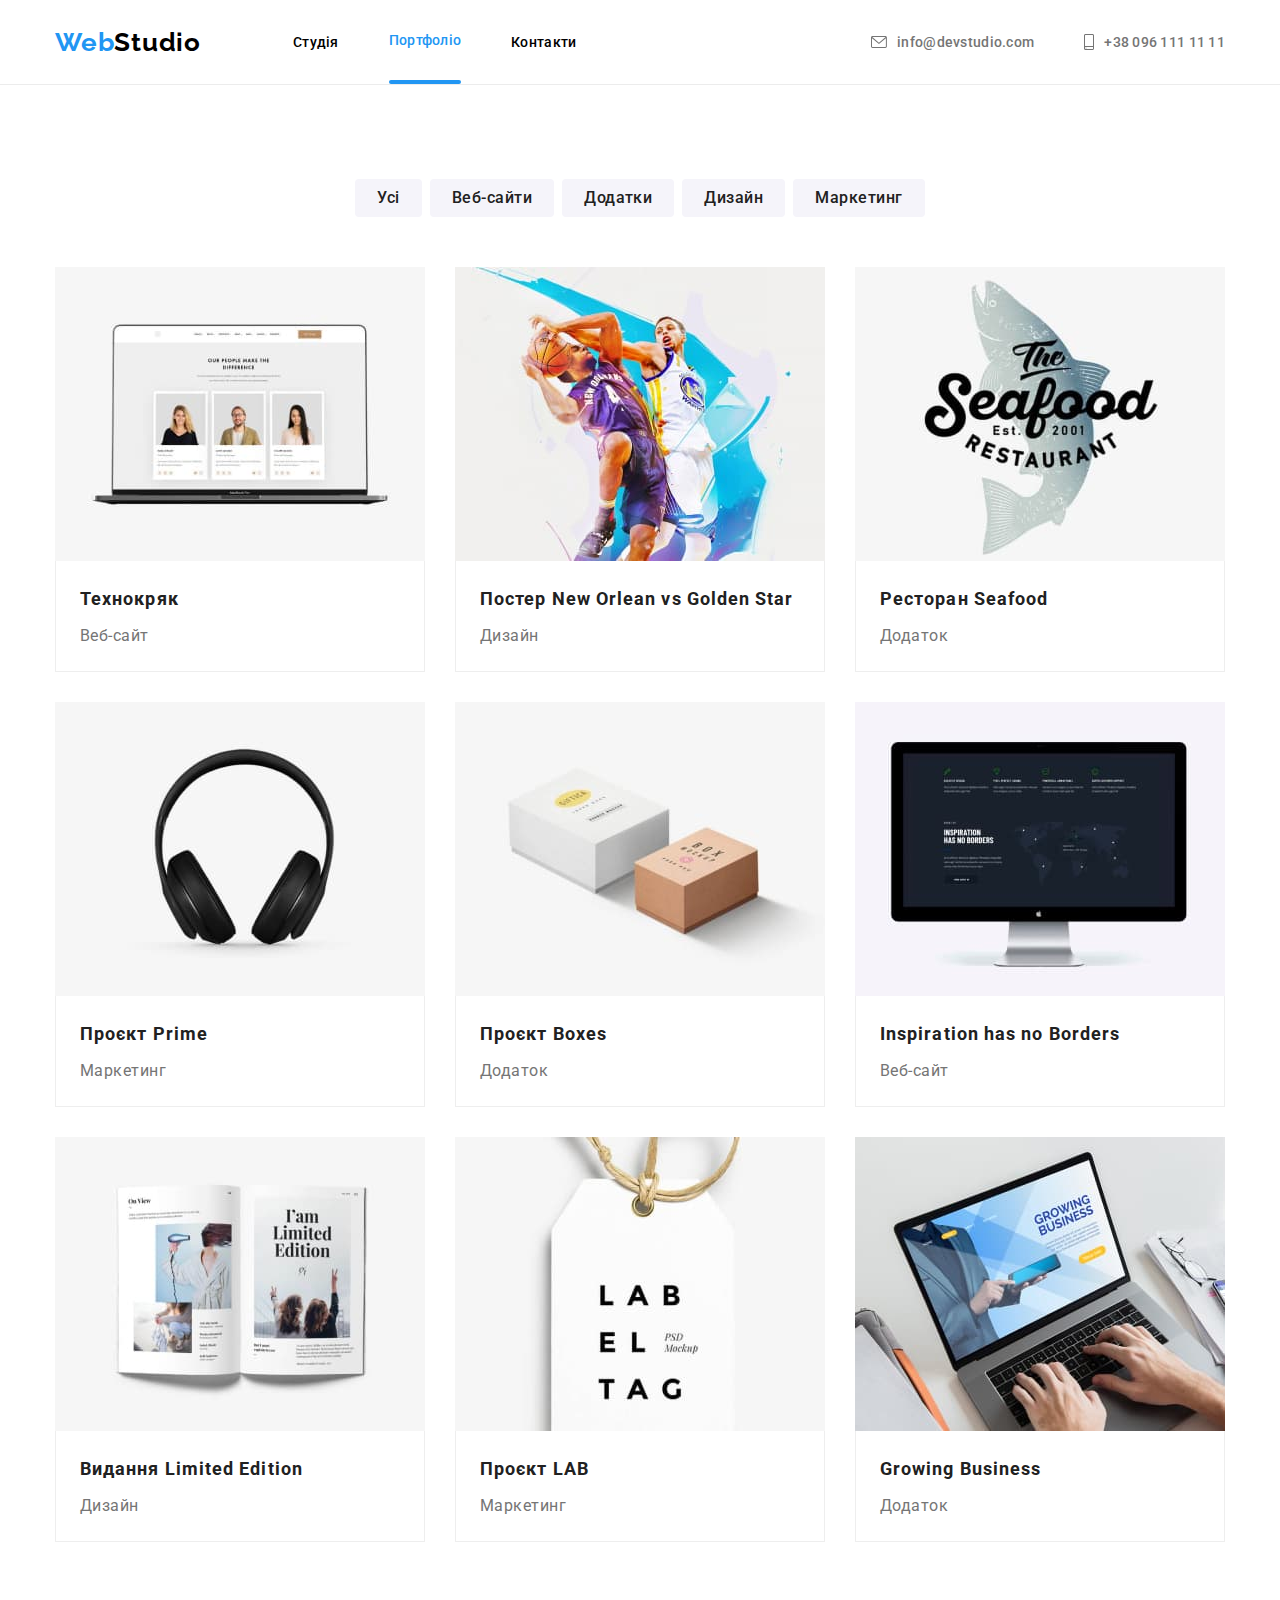
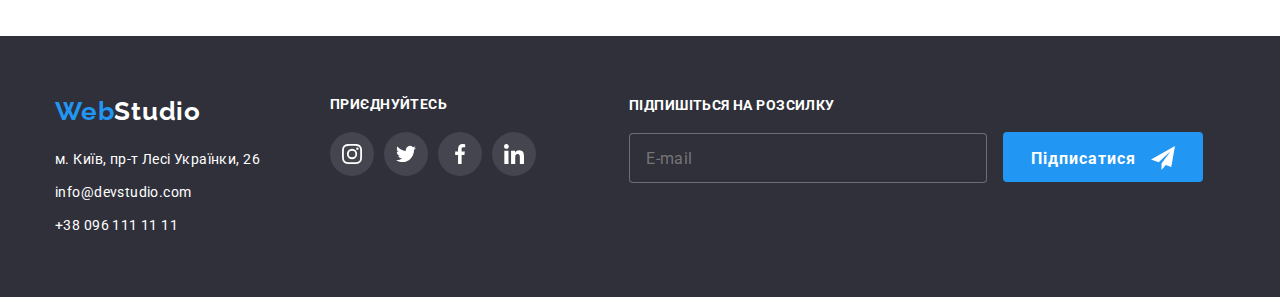
==== portfolio.html @ 972942d2 "Створення репозиторія" ====
<!DOCTYPE html>
<html lang="uk">
  <head>
    <meta charset="UTF-8" />
    <meta http-equiv="X-UA-Compatible" content="IE=edge" />
    <meta name="viewport" content="width=device-width, initial-scale=1.0" />
    <title>Портфоліо</title>
    <link rel="preconnect" href="https://fonts.googleapis.com" />
    <link rel="preconnect" href="https://fonts.gstatic.com" crossorigin />
    <link
      rel="stylesheet"
      href="https://cdnjs.cloudflare.com/ajax/libs/modern-normalize/1.1.0/modern-normalize.min.css"
    />
    <link
      href="https://fonts.googleapis.com/css2?family=Montserrat&family=Raleway:wght@700&family=Roboto:wght@400;500;700;900&display=swap"
      rel="stylesheet"
    />
    <link rel="stylesheet" href="./css/styles.css" />
  </head>
  <body>
    <header>
      <div class="header container">
        <nav class="nav-box">
          <a
            class="logo"
            href=" https://hannayeromina.github.io/goit-markup-hw-03/"
            lang="en"
            ><span class="logo-bly">Web</span>Studio</a
          >
          <ul class="header-nav">
            <li class="list-nav">
              <a class="nav" href="./index.html">Студія</a>
            </li>
            <li class="list-nav list-nav-this">
              <a class="nav nav-this" href="./portfolio.html">Портфоліо</a>
            </li>
            <li class="list-nav"><a class="nav" href="/">Контакти</a></li>
          </ul>
        </nav>
        <ul class="contact list">
          <li class="list-contact-header">
            <a class="contact-header" href="mailto:info@devstudio.com"
              ><svg width="16" height="12" class="icon-contact">
                <use href="./images/icons.svg#icon-envelope"></use>
              </svg>
              info@devstudio.com</a
            >
          </li>
          <li class="list-contact-header">
            <a class="contact-header" href="tel:+380961111111"
              ><svg width="10" height="16" class="icon-contact">
                <use href="./images/icons.svg#icon-smartphone"></use>
              </svg>
              +38 096 111 11 11</a
            >
          </li>
        </ul>
      </div>
    </header>
    <main>
      <section class="nav-portfolio-section">
        <div class="container">
          <ul class="list button-box">
            <li class="button-list">
              <button class="nav-portfolio" type="button">Усі</button>
            </li>
            <li class="button-list">
              <button class="nav-portfolio" type="button">Веб-сайти</button>
            </li>
            <li class="button-list">
              <button class="nav-portfolio" type="button">Додатки</button>
            </li>
            <li class="button-list">
              <button class="nav-portfolio" type="button">Дизайн</button>
            </li>
            <li class="button-list">
              <button class="nav-portfolio" type="button">Маркетинг</button>
            </li>
          </ul>
          <ul class="list portfolio-box">
            <li class="portfolio-list">
              <a class="portfolio-list-a" href="/">
                <div class="portfolio-overlay">
                  <img
                    class="portfolio"
                    src="./images/img1.jpg"
                    alt="Ноутбук"
                    width="370"
                    height="294"
                  />
                  <div class="overlay">
                    <p>
                      Ресурс пропонує комплексні пропозиції з різним рівнем
                      функціоналу та сервісів. Все це дозволить відвідувачу
                      отримати вичерпні відомості про компанію чи приватну
                      особу.
                    </p>
                  </div>
                </div>
                <div class="border">
                  <h3 class="title-portfolio">Технокряк</h3>
                  <p class="paragraph-portfolio">Веб-сайт</p>
                </div>
              </a>
            </li>
            <li class="portfolio-list">
              <a class="portfolio-list-a" href="/">
                <div class="portfolio-overlay">
                  <img
                    class="portfolio"
                    src="./images/img2.jpg"
                    alt="Баскетболісти"
                    width="370"
                    height="294"
                  />
                  <div class="overlay">
                    <p>
                      Ресурс пропонує комплексні пропозиції з різним рівнем
                      функціоналу та сервісів. Все це дозволить відвідувачу
                      отримати вичерпні відомості про компанію чи приватну
                      особу.
                    </p>
                  </div>
                </div>
                <div class="border">
                  <h3 class="title-portfolio">
                    Постер New Orlean vs Golden Star
                  </h3>
                  <p class="paragraph-portfolio">Дизайн</p>
                </div>
              </a>
            </li>
            <li class="portfolio-list">
              <a class="portfolio-list-a" href="/">
                <div class="portfolio-overlay">
                  <img
                    class="portfolio"
                    src="./images/img3.jpg"
                    alt="Логотип ресторана"
                    width="370"
                    height="294"
                  />
                  <div class="overlay">
                    <p>
                      Ресурс пропонує комплексні пропозиції з різним рівнем
                      функціоналу та сервісів. Все це дозволить відвідувачу
                      отримати вичерпні відомості про компанію чи приватну
                      особу.
                    </p>
                  </div>
                </div>
                <div class="border">
                  <h3 class="title-portfolio">Ресторан Seafood</h3>
                  <p class="paragraph-portfolio">Додаток</p>
                </div>
              </a>
            </li>
            <li class="portfolio-list">
              <a class="portfolio-list-a" href="/">
                <div class="portfolio-overlay">
                  <img
                    class="portfolio"
                    src="./images/img4.jpg"
                    alt="Навушники"
                    width="370"
                    height="294"
                  />
                  <div class="overlay">
                    <p>
                      Ресурс пропонує комплексні пропозиції з різним рівнем
                      функціоналу та сервісів. Все це дозволить відвідувачу
                      отримати вичерпні відомості про компанію чи приватну
                      особу.
                    </p>
                  </div>
                </div>
                <div class="border">
                  <h3 class="title-portfolio">Проєкт Prime</h3>
                  <p class="paragraph-portfolio">Маркетинг</p>
                </div>
              </a>
            </li>
            <li class="portfolio-list">
              <a class="portfolio-list-a" href="/">
                <div class="portfolio-overlay">
                  <img
                    class="portfolio"
                    src="./images/img5.jpg"
                    alt="Дві коробки"
                    width="370"
                    height="294"
                  />
                  <div class="overlay">
                    <p>
                      Ресурс пропонує комплексні пропозиції з різним рівнем
                      функціоналу та сервісів. Все це дозволить відвідувачу
                      отримати вичерпні відомості про компанію чи приватну
                      особу.
                    </p>
                  </div>
                </div>
                <div class="border">
                  <h3 class="title-portfolio">Проєкт Boxes</h3>
                  <p class="paragraph-portfolio">Додаток</p>
                </div>
              </a>
            </li>
            <li class="portfolio-list">
              <a class="portfolio-list-a" href="/">
                <div class="portfolio-overlay">
                  <img
                    class="portfolio"
                    src="./images/img6.jpg"
                    alt="Монітор компьютера"
                    width="370"
                    height="294"
                  />
                  <div class="overlay">
                    <p>
                      Ресурс пропонує комплексні пропозиції з різним рівнем
                      функціоналу та сервісів. Все це дозволить відвідувачу
                      отримати вичерпні відомості про компанію чи приватну
                      особу.
                    </p>
                  </div>
                </div>
                <div class="border">
                  <h3 class="title-portfolio">Inspiration has no Borders</h3>
                  <p class="paragraph-portfolio">Веб-сайт</p>
                </div>
              </a>
            </li>
            <li class="portfolio-list">
              <a class="portfolio-list-a" href="/">
                <div class="portfolio-overlay">
                  <img
                    class="portfolio"
                    src="./images/img7.jpg"
                    alt="Відкрита книга"
                    width="370"
                    height="294"
                  />
                  <div class="overlay">
                    <p>
                      Ресурс пропонує комплексні пропозиції з різним рівнем
                      функціоналу та сервісів. Все це дозволить відвідувачу
                      отримати вичерпні відомості про компанію чи приватну
                      особу.
                    </p>
                  </div>
                </div>
                <div class="border">
                  <h3 class="title-portfolio">Видання Limited Edition</h3>
                  <p class="paragraph-portfolio">Дизайн</p>
                </div>
              </a>
            </li>
            <li class="portfolio-list">
              <a class="portfolio-list-a" href="/">
                <div class="portfolio-overlay">
                  <img
                    class="portfolio"
                    src="./images/img8.jpg"
                    alt="Бірка"
                    width="370"
                    height="294"
                  />
                  <div class="overlay">
                    <p>
                      Ресурс пропонує комплексні пропозиції з різним рівнем
                      функціоналу та сервісів. Все це дозволить відвідувачу
                      отримати вичерпні відомості про компанію чи приватну
                      особу.
                    </p>
                  </div>
                </div>
                <div class="border">
                  <h3 class="title-portfolio">Проєкт LAB</h3>
                  <p class="paragraph-portfolio">Маркетинг</p>
                </div>
              </a>
            </li>
            <li class="portfolio-list">
              <a class="portfolio-list-a" href="/">
                <div class="portfolio-overlay">
                  <img
                    class="portfolio"
                    src="./images/img9.jpg"
                    alt="Користувач за ноутбуком"
                    width="370"
                    height="294"
                  />
                  <div class="overlay">
                    <p>
                      Ресурс пропонує комплексні пропозиції з різним рівнем
                      функціоналу та сервісів. Все це дозволить відвідувачу
                      отримати вичерпні відомості про компанію чи приватну
                      особу.
                    </p>
                  </div>
                </div>
                <div class="border">
                  <h3 class="title-portfolio">Growing Business</h3>
                  <p class="paragraph-portfolio">Додаток</p>
                </div>
              </a>
            </li>
          </ul>
        </div>
      </section>
    </main>
    <footer class="footer">
      <div class="container box-footer">
        <div class="box-footer-margin">
          <a
            class="logo-footer"
            href="https://hannayeromina.github.io/goit-markup-hw-01/"
            lang="en"
            ><span class="logo-bly">Web</span>Studio</a
          >
          <address>
            <ul class="list footer-address-contact">
              <li>
                <a
                  class="address-footer"
                  href="https://goo.gl/maps/ZajisYMfi6u8uZzd6"
                  >м. Київ, пр-т Лесі Українки, 26</a
                >
              </li>
              <li>
                <a class="contact-footer" href="mailto:info@devstudio.com"
                  >info@devstudio.com</a
                >
              </li>
              <li>
                <a class="contact-footer" href="tel:+380961111111"
                  >+38 096 111 11 11</a
                >
              </li>
            </ul>
          </address>
        </div>
        <div class="footer-network">
          <p class="p-footer">приєднуйтесь</p>
          <ul class="employees-networks-footer list">
            <li class="box-network-m">
              <a class="box-network-footer" href="/">
                <svg width="20" height="20">
                  <use href="./images/icons.svg#icon-instagram"></use>
                </svg>
              </a>
            </li>
            <li class="box-network-m">
              <a class="box-network-footer" href="/">
                <svg width="20" height="20">
                  <use href="./images/icons.svg#icon-twitter"></use>
                </svg>
              </a>
            </li>
            <li class="box-network-m">
              <a class="box-network-footer" href="/">
                <svg width="20" height="20">
                  <use href="./images/icons.svg#icon-facebook"></use>
                </svg>
              </a>
            </li>
            <li>
              <a class="box-network-footer" href="/">
                <svg width="20" height="20">
                  <use href="./images/icons.svg#icon-linkedin"></use>
                </svg>
              </a>
            </li>
          </ul>
        </div>
        <div class="form-footer">
          <form name="form-footer">
            <div class="label-input-footer">
              <label class="label-footer" for="email-footer"
                >Підпишіться на розсилку</label
              >
              <input
                class="input-footer"
                type="email"
                name="email-footer"
                id="email-footer"
                placeholder="E-mail"
              />
            </div>
            <button class="form-footer-button" type="submit">
              Підписатися
              <svg class="form-footer-button-icon" width="24" height="24">
                <use href="./images/icons.svg#icon-send"></use>
              </svg>
            </button>
          </form>
        </div>
      </div>
    </footer>
  </body>
</html>
---- css/styles.css ----
body {
    background-color: #ffffff;
    font-family: Roboto,sans-serif;
    color: #212121;
}
html {
    box-sizing: border-box;
}
h1,h2,h3,p,ul{
    margin: 0 0;
    padding: 0 0;
}

li {
    list-style-type: none;
}
header {
    border-bottom: 1px solid #ececec;
}
.container{
    width: 1200px;
    margin: 0 auto;
    padding: 0 15px;
}
.hidden {
    display: none;
}
.nav-box{
    display: flex;
    align-items: center;
}
.header {
    display: flex;
    align-items: center;
    justify-content: space-between;
}
.logo {
    margin: 0 0;
    font-family: Raleway;
    font-weight:700 ; 
    color: #000000; 
    text-decoration: none; 
    font-size: 26px;
    line-height: 30.52px;
    letter-spacing: 0.03em;
    width: 145px;
}
.logo-bly {
    color: #2196f3;
}
.header-nav {
    display: flex;
    align-items: center;
    margin: 0 0;
    margin-left: 93px;
}
.list {
    list-style: none;
    margin: 0;
    padding: 0;
}
.nav {
    position: relative;
    display: block;
    padding: 32px 0;
    font-weight: 500;
    font-size: 14px;
    line-height: 16px;
    letter-spacing: 0.02em;
    text-decoration: none;
    color: #000000;
    transition: color 250ms cubic-bezier(0.4, 0, 0.2, 1);
}
.nav:hover {
    color: #2196f3;
}
.list-nav {
    margin-right: 50px;
}
.list-nav:last-child{
    margin-right: 0;
}
.nav-this {
    color: #2196f3;
}
.list-nav-this::after {
    content: "";
    display: block;
    background-color: #2196f3;
    height: 4px;
    cursor: pointer;
    border-radius: 2px;
}
.contact {
    display: flex;
    justify-content: flex-end;
    margin-left: auto;
}
.contact-header {
    display: block;
    padding: 32px 0;
    font-weight: 500;
    font-size: 14px;
    line-height: 16.41px;
    letter-spacing: 0.02em;
    text-decoration: none;
    color: #757575;
    fill: #757575;
    display: flex;
    align-items: center;
    transition: color 250ms cubic-bezier(0.4, 0, 0.2, 1),
                fill 250ms cubic-bezier(0.4, 0, 0.2, 1);
}
.contact-header:hover {
    color: #2196f3;
    fill: #2196f3;
}
.icon-contact {
    margin-right: 10px;
}
.list-contact-header {
    margin-right: 50px;
}
.list-contact-header:last-child{
    margin-right: 0;
}
.hero {
    background-color:#2f303a ;
    background-image: linear-gradient(
        to right,
        rgba(47, 48, 58, 0.4),
        rgba(47, 48, 58, 0.4)), 
        url(../images/hero.jpg);
    max-width: 1600px;
    height: 600px;
    margin: 0px auto;
    padding: 200px 0;
    background-repeat: no-repeat;
    background-position: center;

}
.hero-h {
    font-weight: 900;
    font-size: 44px;
    line-height: 60px;
    letter-spacing: 0.06em;
    text-align: center;
    width: 696px;
    margin-left: auto;
    margin-right: auto;
    margin-bottom: 30px;
    color:#ffffff;
    text-transform: uppercase;
}
.hero-button {
    display: block;
    padding: 10px 32px;
    margin: 0 auto;
    font-weight:700;
    line-height: 30px;
    font-size: 16px;
    letter-spacing: 0.06em;
    color:#ffffff;
    background-color: #2196f3;
    cursor: pointer;
    border-radius: 4px;
}
.form-p {
    line-height: 1.15;
    font-weight: 700;
    font-size: 20px;
    letter-spacing: 0.03em;
    text-align: center;
    margin-bottom: 12px;
}
.form-label {
    display: block;
    margin-bottom: 4px;
    font-weight: 400;
    font-size: 12px;
    line-height: 14.06px;
    letter-spacing: 0.01em;
    color: #757575;
}
.form-input {
    width: 448px;
    height: 40px;
    padding-left: 42px;
    border: 1px solid rgba(33, 33, 33, 0.2);
    border-radius: 4px;
    transition: border-color 250ms cubic-bezier(0.4, 0, 0.2, 1);
    cursor: pointer;
}
.form-input:hover,
.form-input:focus,
.form-input:focus-visible {
    outline: none;
    border-color: #2196f3;
}
.form-input:hover ~ .form-icon,
.form-input:focus ~ .form-icon {
    fill: #2196f3; 
}
.form-box {
    position: relative;
    margin-bottom: 10px;
}
.form-icon {
    position: absolute;
    left: 12px;
    top: 11px;
    fill: #212121;
    pointer-events: none;
    transition: fill 250ms cubic-bezier(0.4, 0, 0.2, 1);
}
.form-comment {
    display: block;
    margin-bottom: 20px;
    padding: 12px 16px;
    width: 448px; 
    height: 120px;  
    resize: none;
    border: 1px solid rgba(33, 33, 33, 0.2);
    border-radius: 4px;
    cursor: pointer;
    transition: border-color 250ms cubic-bezier(0.4, 0, 0.2, 1);
}
.form-comment:focus,
.form-comment:focus-visible {
    outline: none;
    border-color:  #2196f3;
}
.form-checkbox {
    appearance: none;
    display: block;
    margin-right: 8.38px;
}
.span-checkbox {
    display: inline-block;
    width: 16px;
    height: 15px;
    margin-right: 7px;
    border-radius: 1px;
    background-repeat: no-repeat;
    background-position: 50% 50%;
    border: 1px solid #212121;
}
.form-checkbox:checked + .span-checkbox {
    border: none;
    background-color: #2196f3;
    background-image: url("../images/check.svg");
}
.agreement {
    display: flex;
    align-items: center;
    justify-content: center;
    font-weight: 400;
    font-size: 14px;
    line-height: 24px;
    letter-spacing: 0.03em;
    color: #757575;
    margin-bottom: 30px;
}
.form-a {
    font-weight: 400;
    font-size: 14px;
    line-height: 24px;
    letter-spacing: 0.03em;
    color: #2196F3;
}
.form-button {
    display: block;
    margin: 0 auto;
    width: 200px;
    height: 50px;
    border: none;
    border-radius: 4px;
    background-color: #2196f3;
    font-weight: 700;
    font-size: 16px;
    line-height: 30px;
    letter-spacing: 0.06em;
    color: #ffffff;
    cursor: pointer;
}
.work-section {
    padding-top: 94px;
}
.work{
    display: flex;
}
.work .work-list:not(:last-child) {
    margin-right: 30px;
}
.box-icon-work {
    display: flex;
    justify-content: center;
    align-items: center;
    width: 270px;
    height: 120px;
    background-color: #f5f4fa;
    margin-bottom: 30px;
}
.icon-work {
    width: 70px;
    height: 70px;
}
.work-h {
    font-weight: 700;
    font-size: 14px;
    line-height: 16.41px;
    letter-spacing: 0.03em;
    margin-bottom: 10px;
}
.work-p {
    font-size: 14px ;
    line-height: 24px;
    letter-spacing: 0.03em;
    color: #757575
}
.images-section{
    padding: 94px 0;
}
.second-title-work {
    margin-bottom:  50px;
}
.second-title {
    text-align: center;
    font-weight: 700;
    font-size: 36px;
    line-height: 42.19px;
    letter-spacing: 0.03em;
    margin-bottom: 50px;
}
.second-list {
    display: flex;
    position: relative;
}
.images {
    width: 370px;
    margin-right: 30px;
}
.images:last-child{
    margin-right: 0;
}
.image {
    display: block;
    max-width: 100%;
    height: auto;
}
.second-p {
    position: absolute;
    display: flex;
    bottom: 0;
    font-weight: 700;
    font-size: 14px;
    line-height: 16.41px;
    letter-spacing: 0.03em;
    text-transform: uppercase;
    width: 370px;
    height: 70px;
    background-color: #2f303a;
    color: #ffffff;
    align-items: center;
    justify-content: center;
    opacity: 0.8;
}
.employees-section{
    padding: 94px 0;
    background-color: #f5f4fa;
}
.employees{
    display: flex;
}
.employees-list{
    width: 270px;
    margin-right: 30px;
    background-color: #ffffff;
    border-radius: 4px;
    box-shadow: 0px 4px 4px rgba(0, 0, 0, 0.25);
}
.employees-list:last-child {
    margin-right: 0;
}
.foto{
    display: block;
    max-width: 100%;
    height: auto;
}
.name {
    font-weight: 500;
    font-size: 16px;
    line-height: 18.75px;
    letter-spacing: 0.03em;
    text-align: center;
    padding-top: 30px;
    margin-bottom: 10px ;
}
.job-title {
    line-height: 18.75px;
    font-size: 16px;
    letter-spacing: 0.03em;
    color: #757575;
    text-align: center;
    margin-bottom: 16px;
}
.employees-networks {
    display: flex;
    justify-content: center;
    padding-bottom: 30px;
    gap: 10px;
   
}
.box-network {
    display: flex;
    justify-content: center;
    align-items: center;
    width: 44px;
    height: 44px;
    outline: 1px solid #ffffff;
    border-radius: 50%;
    fill: #afb1b8;
    transition: background-color 250ms cubic-bezier(0.4, 0, 0.2, 1),
                fill 250ms cubic-bezier(0.4, 0, 0.2, 1);
}
.box-network:hover {
    background-color: #2196f3;
    fill: #ffffff;
}
.customers {
    display: flex;
}
.customers-section {
    margin: 0;
    padding-top: 94px;
    padding-bottom: 94px;
}
.customers-list {
    display: flex;
    justify-content: center;
    align-items: center;
    border: 1px solid #afb1b8;
    border-radius: 4px;
    width: 170px;
    height: 92px;
    fill: #afb1b8;
    transition: border-color 250ms cubic-bezier(0.4, 0, 0.2, 1),
                fill 250ms cubic-bezier(0.4, 0, 0.2, 1);
}
.customers-list:hover{
    border-color: #2196f3;
    fill: #2196f3;
}
.customers-list-m {
    margin-right: 30px;
}
.customers-list-m:last-child {
    margin-right: 0;
}
.footer {
    display: flex;
    background-color: #2f303a;
    margin: auto;
    padding-top: 60px;
    padding-bottom: 60px;
}
.box-footer {
    display: flex;
}
.footer-address-contact li {
    margin-bottom: 9px;
}
.footer-address-contact li:last-child {
    margin-bottom: 0;
}
.box-footer-margin {
    margin-right: 70px;
}
.address-footer  {
    font-size: 14px;
    line-height: 24px;
    letter-spacing: 0.03em;
    color: #ffffff;
    text-decoration: none;
    font-style: normal;
    margin-bottom: 9px;
    transition: color 250ms cubic-bezier(0.4, 0, 0.2, 1);
}
.address-footer:hover {
    color:#2196f3 ;
}
.contact-footer{
    font-size: 14px;
    line-height: 24px;
    letter-spacing: 0.03em;
    color: #ffffff;
    text-decoration: none;
    font-style: normal;
    margin-bottom: 9px;
    transition: color 250ms cubic-bezier(0.4, 0, 0.2, 1);
}
.contact-footer:last-child {
    margin-bottom: 0;
}
.contact-footer:hover {
    color: #2196f3;
}
.logo-footer {
    font-family: Raleway;
    font-weight: 700;
    text-decoration: none;
    color:#ffffff;
    font-size: 26px;
    line-height: 30.52px;
    letter-spacing: 0.03em;
    display: inline-block;
    margin: 0 0;
    margin-bottom: 20px;
}
.p-footer {
    color: #ffffff;
    font-weight: 700;
    line-height: 16.41px;
    letter-spacing: 0.03em;
    font-size: 14px;
    text-transform: uppercase;
    margin-bottom: 20px;
}
.footer-network {
    margin-right: 93px;
}
.employees-networks-footer {
    display: flex;
    justify-content: center;
    gap: 10px;
}
.box-network-footer {
    display: flex;
    justify-content: center;
    align-items: center;
    width: 44px;
    height: 44px;
    border-radius: 50%;
    fill: #ffffff;
    background-color:rgba(255, 255, 255, 0.1);
    transition: background-color 250ms cubic-bezier(0.4, 0, 0.2, 1);
}
.box-network-footer:hover {
    background-color: #2196f3;
}
.label-input-footer {
    width: 358px;
    display: inline-block;
    margin-right: 12px;
}
.label-footer {
    display: inline-block;
    font-weight: 700;
    font-size: 14px;
    line-height: 16.41px;
    letter-spacing: 0.03em;
    text-transform: uppercase;
    color: #ffffff;
    margin-bottom: 20px;
}
.input-footer {
    font-weight: 400;
    font-size: 16px;
    line-height: 20px;
    letter-spacing: 0.03em;
    color: rgba(255, 255, 255, 0.6);
    width: 358px;
    height: 50px;
    border-radius: 4px;
    border: 1px solid rgba(255, 255, 255, 0.3);
    padding-left: 16px;
    padding-bottom: 15px;
    padding-top: 15px;
    background-color: #2f303a;
    transition: border-color 250ms cubic-bezier(0.4, 0, 0.2, 1);
}
.input-footer:focus {
    outline: none;
    border-color:#2196F3;
}
.form-footer-button {
    width: 200px;
    height: 50px;
    font-weight: 700;
    font-size: 16px;
    line-height: 30px;
    letter-spacing: 0.06em;
    color: #ffffff;
    align-items: center;
    background: #2196F3;
    border-radius: 4px;
    border: 0;
    cursor: pointer;
}
.form-footer-button-icon {
    position: relative;
    top: 6px;
    margin-left: 10px;
    fill: #ffffff;
}
.backdrop {
    position: fixed;
    top: 0;
    left: 0;
    width: 100%;
    height: 100%;
    background-color: rgba(0, 0, 0, 0.2);
    opacity: 1;
    transition: opacity 250ms cubic-bezier(0.4, 0, 0.2, 1);
}
.backdrop.is-hidden { 
    opacity: 0;
    pointer-events: none;
}
.backdrop.is-hidden.modal {
 transform: translate(-50%, -50%) scale(0.9);   
}
.modal {
    position: absolute;
    padding: 40px 40px;
    top: 50%;
    left: 50%;
    width: 528px;
    height: 581px;
    background-color: #ffffff;
    transform: translate(-50%, -50%) scale(1);
    transition: transform 250ms cubic-bezier(0.4, 0, 0.2, 1);
}
.button-modal {
    position: absolute;
    right: 8px;
    top: 8px;
    width: 30px;
    height: 30px;
    color: #000000;
    border-radius: 50%;
    border-color: rgba(0, 0, 0, 0.1);
}
.button-box {
    display: flex;
    justify-content: center;
    margin-bottom: 50px;
}
.nav-portfolio {
    font-family: inherit;
    font-weight: 500;
    line-height: 26px;
    font-size: 16px;
    letter-spacing: 0.03em;
    text-decoration: none;
    color: #212121;
    background-color: #f5f4fa;
    box-sizing: 0;
    border:none;
    cursor: pointer;
    border-radius: 4px;
    padding: 6px 22px;
    transition: color 250ms cubic-bezier(0.4, 0, 0.2, 1),background-color 250ms cubic-bezier(0.4, 0, 0.2, 1),box-shadow 250ms cubic-bezier(0.4, 0, 0.2, 1);
}
.nav-portfolio-section{
    padding-top: 94px;
    padding-bottom: 94px;
}
.button-list {
    margin-right: 8px;
}
.button-list:last-child {
    margin-right: 0px;
}
.nav-portfolio:hover {
    color: #ffffff;
    background-color:#2196f3;
    box-shadow: 0px 4px rgba(0, 0, 0, 0.25);
}
.nav-portfolio:focus {
    box-shadow: 0px 4px rgba(0, 0, 0, 0.25);
}
.portfolio-box {
    display: flex;
    flex-wrap: wrap;
}
.portfolio-list {
    width: 370px;
    margin-right: 30px;
    margin-bottom: 30px;
}
.portfolio-list:nth-child(3n){
    margin-right: 0;
}
.portfolio-list:nth-last-child(-n+3){
    margin-bottom: 0;
}
.portfolio-list-a {
    text-decoration: none;
    color: inherit;
    display: block;
    box-shadow: none;
    transition: box-shadow 250ms cubic-bezier(0.4, 0, 0.2, 1);
}
.portfolio-list-a:hover {
    box-shadow: 0px 4px 4px rgba(0, 0, 0, 0.25);
}

.portfolio {
    display: block;
    max-width: 100%;
    height: auto;
}
.portfolio-overlay {
    position: relative;
    overflow: hidden;
}
.portfolio-list-a:hover .overlay {
    transform: translatey(0);
}
.title-portfolio {
    font-weight: 700;
    font-size: 18px;
    line-height: 36px;
    letter-spacing: 0.06em;
    margin-bottom: 4px;
}
.paragraph-portfolio {
    font-size: 16px;
    line-height: 30px;
    letter-spacing: 0.03em;
    color: #757575;
}
.overlay {
    position: absolute;
    top: 0;
    width: 370px;
    height: 294px;
    cursor: pointer;
    background-color: rgba(33, 150, 243, 0.9);
    transform: translatey(100%);
    transition: transform 250ms cubic-bezier(0.4, 0, 0.2, 1);
}
.overlay>p {
    font-weight: 400;
    font-size: 18px;
    line-height: 28px;
    letter-spacing: 0.03em;
    color: #ffffff;
    padding-top: 61px;
    padding-left: 24px;
}
.border{
    border-left:1px solid #eeeeee ;
    border-right:1px solid #eeeeee;
    border-bottom:1px solid #eeeeee;
    padding: 20px 24px;
}
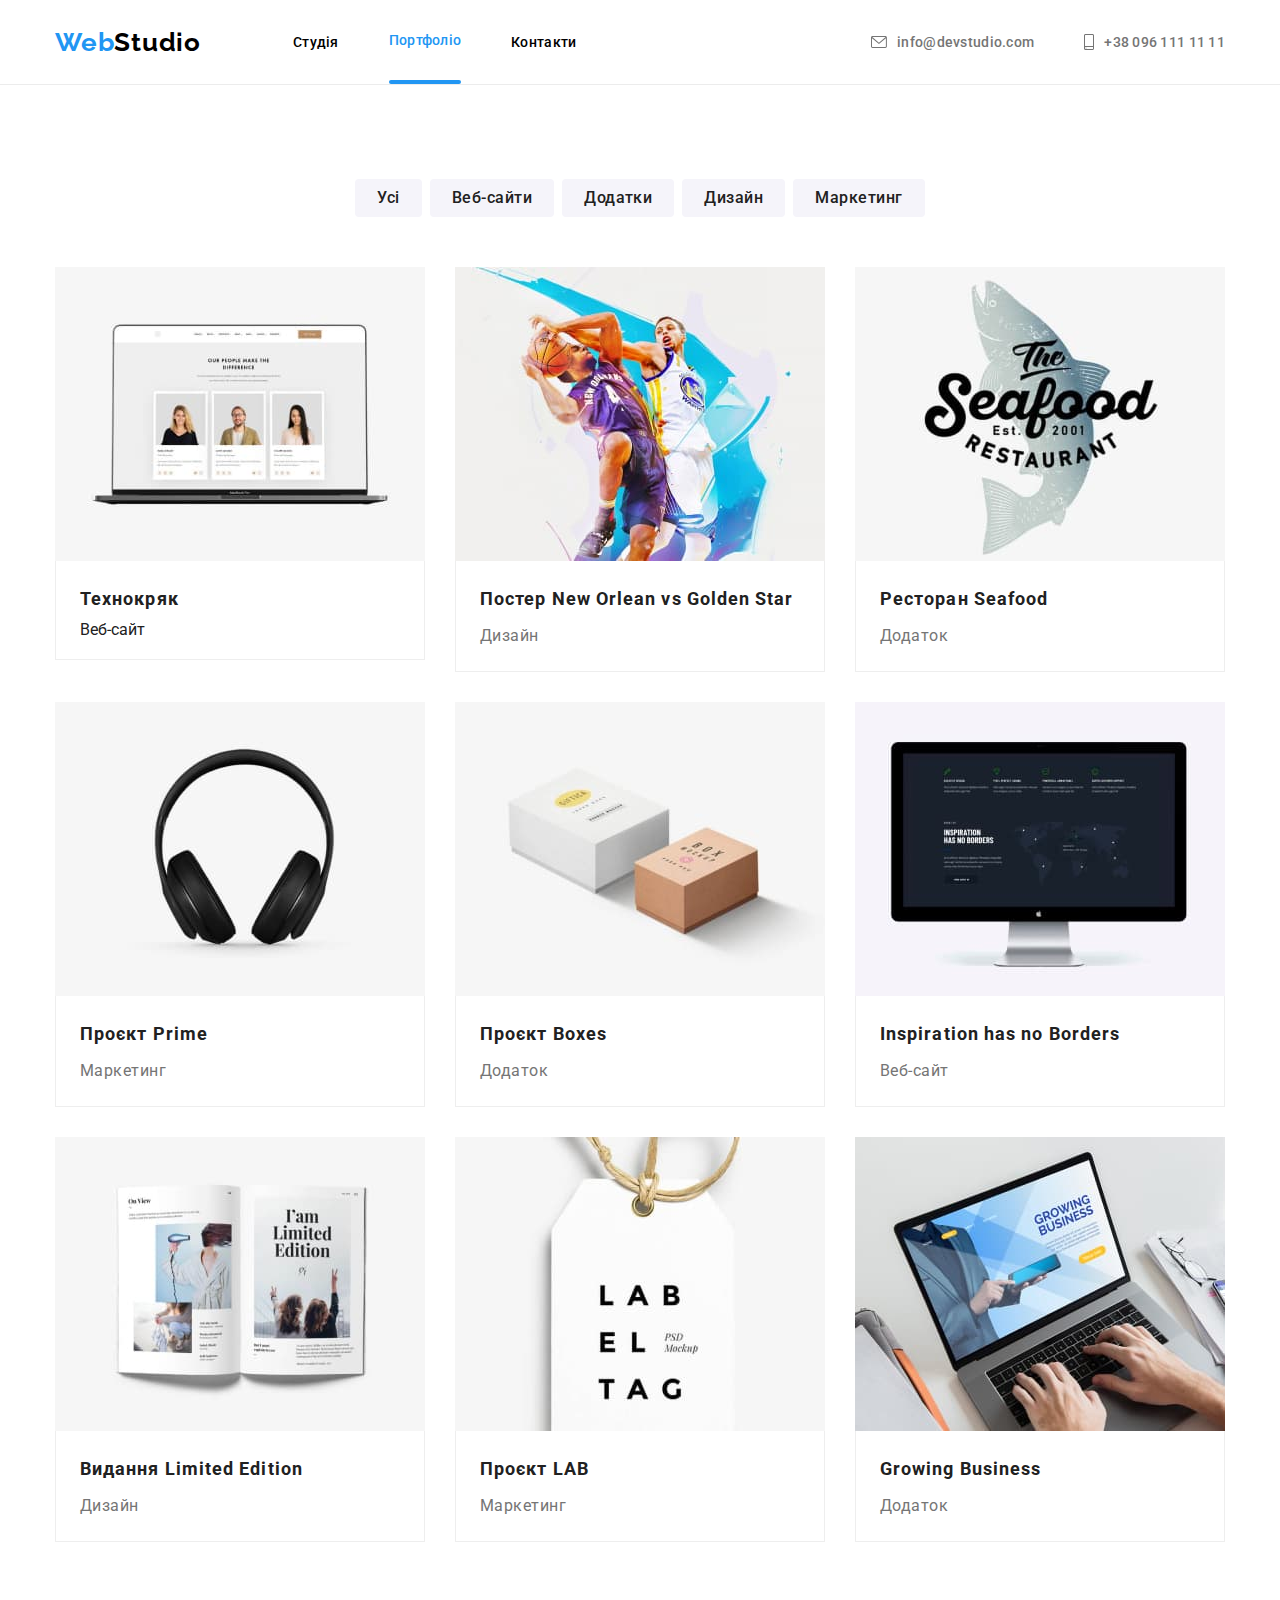
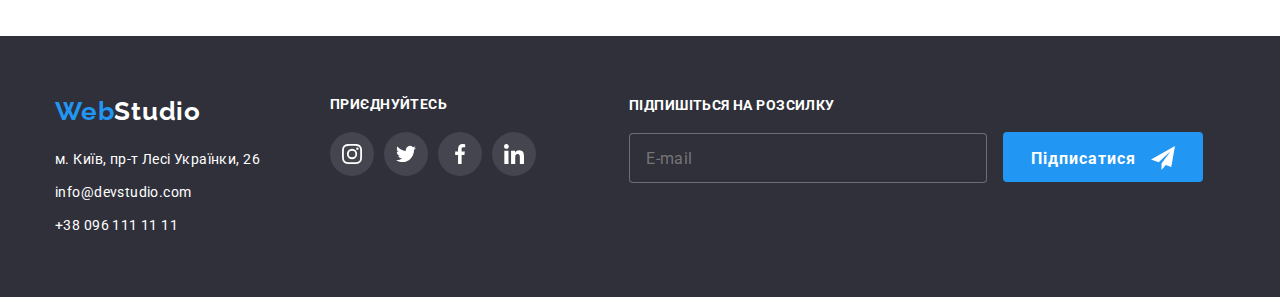
==== commit fada2d92: "БЕМ" ====
--- a/portfolio.html
+++ b/portfolio.html
@@ -20,35 +20,37 @@
   <body>
     <header>
       <div class="header container">
-        <nav class="nav-box">
+        <nav class="header-nav-box">
           <a
-            class="logo"
+            class="header-logo"
             href=" https://hannayeromina.github.io/goit-markup-hw-03/"
             lang="en"
-            ><span class="logo-bly">Web</span>Studio</a
+            ><span class="logo__span">Web</span>Studio</a
           >
-          <ul class="header-nav">
-            <li class="list-nav">
-              <a class="nav" href="./index.html">Студія</a>
-            </li>
-            <li class="list-nav list-nav-this">
-              <a class="nav nav-this" href="./portfolio.html">Портфоліо</a>
-            </li>
-            <li class="list-nav"><a class="nav" href="/">Контакти</a></li>
+          <ul class="header-nav-site">
+            <li class="header-nav-site__list">
+              <a class="header-nav-site__link" href="./index.html">Студія</a>
+            </li>
+            <li class="header-nav-site__list header-nav-site__list--line">
+              <a class="header-nav-site__link header-nav-site__link--blue" href="./portfolio.html">Портфоліо</a>
+            </li>
+            <li class="header-nav-site__list">
+              <a class="header-nav-site__link" href="/">Контакти</a>
+            </li>
           </ul>
         </nav>
-        <ul class="contact list">
-          <li class="list-contact-header">
-            <a class="contact-header" href="mailto:info@devstudio.com"
-              ><svg width="16" height="12" class="icon-contact">
+        <ul class="header-contact list">
+          <li class="header-contact__list">
+            <a class="header-contact__link" href="mailto:info@devstudio.com"
+              ><svg width="16" height="12" class="header-contact__icon">
                 <use href="./images/icons.svg#icon-envelope"></use>
               </svg>
               info@devstudio.com</a
             >
           </li>
-          <li class="list-contact-header">
-            <a class="contact-header" href="tel:+380961111111"
-              ><svg width="10" height="16" class="icon-contact">
+          <li class="header-contact__list">
+            <a class="header-contact__link" href="tel:+380961111111"
+              ><svg width="10" height="16" class="header-contact__icon">
                 <use href="./images/icons.svg#icon-smartphone"></use>
               </svg>
               +38 096 111 11 11</a
@@ -58,250 +60,250 @@
       </div>
     </header>
     <main>
-      <section class="nav-portfolio-section">
+      <section class="portfolio-section">
         <div class="container">
-          <ul class="list button-box">
-            <li class="button-list">
-              <button class="nav-portfolio" type="button">Усі</button>
-            </li>
-            <li class="button-list">
-              <button class="nav-portfolio" type="button">Веб-сайти</button>
-            </li>
-            <li class="button-list">
-              <button class="nav-portfolio" type="button">Додатки</button>
-            </li>
-            <li class="button-list">
-              <button class="nav-portfolio" type="button">Дизайн</button>
-            </li>
-            <li class="button-list">
-              <button class="nav-portfolio" type="button">Маркетинг</button>
+          <ul class="list portfolio-nav">
+            <li class="portfolio-nav__list">
+              <button class="portfolio-nav__button" type="button">Усі</button>
+            </li>
+            <li class="portfolio-nav__list">
+              <button class="portfolio-nav__button" type="button">Веб-сайти</button>
+            </li>
+            <li class="portfolio-nav__list">
+              <button class="portfolio-nav__button" type="button">Додатки</button>
+            </li>
+            <li class="portfolio-nav__list">
+              <button class="portfolio-nav__button" type="button">Дизайн</button>
+            </li>
+            <li class="portfolio-nav__list">
+              <button class="portfolio-nav__button" type="button">Маркетинг</button>
             </li>
           </ul>
-          <ul class="list portfolio-box">
-            <li class="portfolio-list">
-              <a class="portfolio-list-a" href="/">
-                <div class="portfolio-overlay">
-                  <img
-                    class="portfolio"
+          <ul class="list portfolio-gallery">
+            <li class="portfolio-card">
+              <a class="portfolio-card__link" href="/">
+                <div class="portfolio-card__overlay">
+                  <img
+                    class="portfolio-card__images"
                     src="./images/img1.jpg"
                     alt="Ноутбук"
                     width="370"
                     height="294"
                   />
-                  <div class="overlay">
-                    <p>
-                      Ресурс пропонує комплексні пропозиції з різним рівнем
-                      функціоналу та сервісів. Все це дозволить відвідувачу
-                      отримати вичерпні відомості про компанію чи приватну
-                      особу.
-                    </p>
-                  </div>
-                </div>
-                <div class="border">
-                  <h3 class="title-portfolio">Технокряк</h3>
+                  <div class="portfolio-card__text">
+                    <p>
+                      Ресурс пропонує комплексні пропозиції з різним рівнем
+                      функціоналу та сервісів. Все це дозволить відвідувачу
+                      отримати вичерпні відомості про компанію чи приватну
+                      особу.
+                    </p>
+                  </div>
+                </div>
+                <div class="portfolio-card__border">
+                  <h3 class="portfolio-card__title">Технокряк</h3>
                   <p class="paragraph-portfolio">Веб-сайт</p>
                 </div>
               </a>
             </li>
-            <li class="portfolio-list">
-              <a class="portfolio-list-a" href="/">
-                <div class="portfolio-overlay">
-                  <img
-                    class="portfolio"
+            <li class="portfolio-card">
+              <a class="portfolio-card__link" href="/">
+                <div class="portfolio-card__overlay">
+                  <img
+                    class="portfolio-card__images"
                     src="./images/img2.jpg"
                     alt="Баскетболісти"
                     width="370"
                     height="294"
                   />
-                  <div class="overlay">
-                    <p>
-                      Ресурс пропонує комплексні пропозиції з різним рівнем
-                      функціоналу та сервісів. Все це дозволить відвідувачу
-                      отримати вичерпні відомості про компанію чи приватну
-                      особу.
-                    </p>
-                  </div>
-                </div>
-                <div class="border">
-                  <h3 class="title-portfolio">
+                  <div class="portfolio-card__text">
+                    <p>
+                      Ресурс пропонує комплексні пропозиції з різним рівнем
+                      функціоналу та сервісів. Все це дозволить відвідувачу
+                      отримати вичерпні відомості про компанію чи приватну
+                      особу.
+                    </p>
+                  </div>
+                </div>
+                <div class="portfolio-card__border">
+                  <h3 class="portfolio-card__title">
                     Постер New Orlean vs Golden Star
                   </h3>
-                  <p class="paragraph-portfolio">Дизайн</p>
-                </div>
-              </a>
-            </li>
-            <li class="portfolio-list">
-              <a class="portfolio-list-a" href="/">
-                <div class="portfolio-overlay">
-                  <img
-                    class="portfolio"
+                  <p class="portfolio-card__paragraph">Дизайн</p>
+                </div>
+              </a>
+            </li>
+            <li class="portfolio-card">
+              <a class="portfolio-card__link" href="/">
+                <div class="portfolio-card__overlay">
+                  <img
+                    class="portfolio-card__images"
                     src="./images/img3.jpg"
                     alt="Логотип ресторана"
                     width="370"
                     height="294"
                   />
-                  <div class="overlay">
-                    <p>
-                      Ресурс пропонує комплексні пропозиції з різним рівнем
-                      функціоналу та сервісів. Все це дозволить відвідувачу
-                      отримати вичерпні відомості про компанію чи приватну
-                      особу.
-                    </p>
-                  </div>
-                </div>
-                <div class="border">
-                  <h3 class="title-portfolio">Ресторан Seafood</h3>
-                  <p class="paragraph-portfolio">Додаток</p>
-                </div>
-              </a>
-            </li>
-            <li class="portfolio-list">
-              <a class="portfolio-list-a" href="/">
-                <div class="portfolio-overlay">
-                  <img
-                    class="portfolio"
+                  <div class="portfolio-card__text">
+                    <p>
+                      Ресурс пропонує комплексні пропозиції з різним рівнем
+                      функціоналу та сервісів. Все це дозволить відвідувачу
+                      отримати вичерпні відомості про компанію чи приватну
+                      особу.
+                    </p>
+                  </div>
+                </div>
+                <div class="portfolio-card__border">
+                  <h3 class="portfolio-card__title">Ресторан Seafood</h3>
+                  <p class="portfolio-card__paragraph">Додаток</p>
+                </div>
+              </a>
+            </li>
+            <li class="portfolio-card">
+              <a class="portfolio-card__link" href="/">
+                <div class="portfolio-card__overlay">
+                  <img
+                    class="portfolio-card__images"
                     src="./images/img4.jpg"
                     alt="Навушники"
                     width="370"
                     height="294"
                   />
-                  <div class="overlay">
-                    <p>
-                      Ресурс пропонує комплексні пропозиції з різним рівнем
-                      функціоналу та сервісів. Все це дозволить відвідувачу
-                      отримати вичерпні відомості про компанію чи приватну
-                      особу.
-                    </p>
-                  </div>
-                </div>
-                <div class="border">
-                  <h3 class="title-portfolio">Проєкт Prime</h3>
-                  <p class="paragraph-portfolio">Маркетинг</p>
-                </div>
-              </a>
-            </li>
-            <li class="portfolio-list">
-              <a class="portfolio-list-a" href="/">
-                <div class="portfolio-overlay">
-                  <img
-                    class="portfolio"
+                  <div class="portfolio-card__text">
+                    <p>
+                      Ресурс пропонує комплексні пропозиції з різним рівнем
+                      функціоналу та сервісів. Все це дозволить відвідувачу
+                      отримати вичерпні відомості про компанію чи приватну
+                      особу.
+                    </p>
+                  </div>
+                </div>
+                <div class="portfolio-card__border">
+                  <h3 class="portfolio-card__title">Проєкт Prime</h3>
+                  <p class="portfolio-card__paragraph">Маркетинг</p>
+                </div>
+              </a>
+            </li>
+            <li class="portfolio-card">
+              <a class="portfolio-card__link" href="/">
+                <div class="portfolio-card__overlay">
+                  <img
+                    class="portfolio-card__images"
                     src="./images/img5.jpg"
                     alt="Дві коробки"
                     width="370"
                     height="294"
                   />
-                  <div class="overlay">
-                    <p>
-                      Ресурс пропонує комплексні пропозиції з різним рівнем
-                      функціоналу та сервісів. Все це дозволить відвідувачу
-                      отримати вичерпні відомості про компанію чи приватну
-                      особу.
-                    </p>
-                  </div>
-                </div>
-                <div class="border">
-                  <h3 class="title-portfolio">Проєкт Boxes</h3>
-                  <p class="paragraph-portfolio">Додаток</p>
-                </div>
-              </a>
-            </li>
-            <li class="portfolio-list">
-              <a class="portfolio-list-a" href="/">
-                <div class="portfolio-overlay">
-                  <img
-                    class="portfolio"
+                  <div class="portfolio-card__text">
+                    <p>
+                      Ресурс пропонує комплексні пропозиції з різним рівнем
+                      функціоналу та сервісів. Все це дозволить відвідувачу
+                      отримати вичерпні відомості про компанію чи приватну
+                      особу.
+                    </p>
+                  </div>
+                </div>
+                <div class="portfolio-card__border">
+                  <h3 class="portfolio-card__title">Проєкт Boxes</h3>
+                  <p class="portfolio-card__paragraph">Додаток</p>
+                </div>
+              </a>
+            </li>
+            <li class="portfolio-card">
+              <a class="portfolio-card__link" href="/">
+                <div class="portfolio-card__overlay">
+                  <img
+                    class="portfolio-card__images"
                     src="./images/img6.jpg"
                     alt="Монітор компьютера"
                     width="370"
                     height="294"
                   />
-                  <div class="overlay">
-                    <p>
-                      Ресурс пропонує комплексні пропозиції з різним рівнем
-                      функціоналу та сервісів. Все це дозволить відвідувачу
-                      отримати вичерпні відомості про компанію чи приватну
-                      особу.
-                    </p>
-                  </div>
-                </div>
-                <div class="border">
-                  <h3 class="title-portfolio">Inspiration has no Borders</h3>
-                  <p class="paragraph-portfolio">Веб-сайт</p>
-                </div>
-              </a>
-            </li>
-            <li class="portfolio-list">
-              <a class="portfolio-list-a" href="/">
-                <div class="portfolio-overlay">
-                  <img
-                    class="portfolio"
+                  <div class="portfolio-card__text">
+                    <p>
+                      Ресурс пропонує комплексні пропозиції з різним рівнем
+                      функціоналу та сервісів. Все це дозволить відвідувачу
+                      отримати вичерпні відомості про компанію чи приватну
+                      особу.
+                    </p>
+                  </div>
+                </div>
+                <div class="portfolio-card__border">
+                  <h3 class="portfolio-card__title">Inspiration has no Borders</h3>
+                  <p class="portfolio-card__paragraph">Веб-сайт</p>
+                </div>
+              </a>
+            </li>
+            <li class="portfolio-card">
+              <a class="portfolio-card__link" href="/">
+                <div class="portfolio-card__overlay">
+                  <img
+                    class="portfolio-card__images"
                     src="./images/img7.jpg"
                     alt="Відкрита книга"
                     width="370"
                     height="294"
                   />
-                  <div class="overlay">
-                    <p>
-                      Ресурс пропонує комплексні пропозиції з різним рівнем
-                      функціоналу та сервісів. Все це дозволить відвідувачу
-                      отримати вичерпні відомості про компанію чи приватну
-                      особу.
-                    </p>
-                  </div>
-                </div>
-                <div class="border">
-                  <h3 class="title-portfolio">Видання Limited Edition</h3>
-                  <p class="paragraph-portfolio">Дизайн</p>
-                </div>
-              </a>
-            </li>
-            <li class="portfolio-list">
-              <a class="portfolio-list-a" href="/">
-                <div class="portfolio-overlay">
-                  <img
-                    class="portfolio"
+                  <div class="portfolio-card__text">
+                    <p>
+                      Ресурс пропонує комплексні пропозиції з різним рівнем
+                      функціоналу та сервісів. Все це дозволить відвідувачу
+                      отримати вичерпні відомості про компанію чи приватну
+                      особу.
+                    </p>
+                  </div>
+                </div>
+                <div class="portfolio-card__border">
+                  <h3 class="portfolio-card__title">Видання Limited Edition</h3>
+                  <p class="portfolio-card__paragraph">Дизайн</p>
+                </div>
+              </a>
+            </li>
+            <li class="portfolio-card">
+              <a class="portfolio-card__link" href="/">
+                <div class="portfolio-card__overlay">
+                  <img
+                    class="portfolio-card__images"
                     src="./images/img8.jpg"
                     alt="Бірка"
                     width="370"
                     height="294"
                   />
-                  <div class="overlay">
-                    <p>
-                      Ресурс пропонує комплексні пропозиції з різним рівнем
-                      функціоналу та сервісів. Все це дозволить відвідувачу
-                      отримати вичерпні відомості про компанію чи приватну
-                      особу.
-                    </p>
-                  </div>
-                </div>
-                <div class="border">
-                  <h3 class="title-portfolio">Проєкт LAB</h3>
-                  <p class="paragraph-portfolio">Маркетинг</p>
-                </div>
-              </a>
-            </li>
-            <li class="portfolio-list">
-              <a class="portfolio-list-a" href="/">
-                <div class="portfolio-overlay">
-                  <img
-                    class="portfolio"
+                  <div class="portfolio-card__text">
+                    <p>
+                      Ресурс пропонує комплексні пропозиції з різним рівнем
+                      функціоналу та сервісів. Все це дозволить відвідувачу
+                      отримати вичерпні відомості про компанію чи приватну
+                      особу.
+                    </p>
+                  </div>
+                </div>
+                <div class="portfolio-card__border">
+                  <h3 class="portfolio-card__title">Проєкт LAB</h3>
+                  <p class="portfolio-card__paragraph">Маркетинг</p>
+                </div>
+              </a>
+            </li>
+            <li class="portfolio-card">
+              <a class="portfolio-card__link" href="/">
+                <div class="portfolio-card__overlay">
+                  <img
+                    class="portfolio-card__images"
                     src="./images/img9.jpg"
                     alt="Користувач за ноутбуком"
                     width="370"
                     height="294"
                   />
-                  <div class="overlay">
-                    <p>
-                      Ресурс пропонує комплексні пропозиції з різним рівнем
-                      функціоналу та сервісів. Все це дозволить відвідувачу
-                      отримати вичерпні відомості про компанію чи приватну
-                      особу.
-                    </p>
-                  </div>
-                </div>
-                <div class="border">
-                  <h3 class="title-portfolio">Growing Business</h3>
-                  <p class="paragraph-portfolio">Додаток</p>
+                  <div class="portfolio-card__text">
+                    <p>
+                      Ресурс пропонує комплексні пропозиції з різним рівнем
+                      функціоналу та сервісів. Все це дозволить відвідувачу
+                      отримати вичерпні відомості про компанію чи приватну
+                      особу.
+                    </p>
+                  </div>
+                </div>
+                <div class="portfolio-card__border">
+                  <h3 class="portfolio-card__title">Growing Business</h3>
+                  <p class="portfolio-card__paragraph">Додаток</p>
                 </div>
               </a>
             </li>
@@ -310,30 +312,30 @@
       </section>
     </main>
     <footer class="footer">
-      <div class="container box-footer">
-        <div class="box-footer-margin">
+      <div class="container footer-box">
+        <div class="footer-box-contact">
           <a
-            class="logo-footer"
+            class="footer-logo"
             href="https://hannayeromina.github.io/goit-markup-hw-01/"
             lang="en"
-            ><span class="logo-bly">Web</span>Studio</a
+            ><span class="logo__span">Web</span>Studio</a
           >
           <address>
-            <ul class="list footer-address-contact">
+            <ul class="list footer-contact">
               <li>
                 <a
-                  class="address-footer"
+                  class="footer-contact__address"
                   href="https://goo.gl/maps/ZajisYMfi6u8uZzd6"
                   >м. Київ, пр-т Лесі Українки, 26</a
                 >
               </li>
               <li>
-                <a class="contact-footer" href="mailto:info@devstudio.com"
+                <a class="footer-contact__contact" href="mailto:info@devstudio.com"
                   >info@devstudio.com</a
                 >
               </li>
               <li>
-                <a class="contact-footer" href="tel:+380961111111"
+                <a class="footer-contact__contact" href="tel:+380961111111"
                   >+38 096 111 11 11</a
                 >
               </li>
@@ -341,31 +343,31 @@
           </address>
         </div>
         <div class="footer-network">
-          <p class="p-footer">приєднуйтесь</p>
-          <ul class="employees-networks-footer list">
-            <li class="box-network-m">
-              <a class="box-network-footer" href="/">
+          <p class="footer-network__text">приєднуйтесь</p>
+          <ul class="footer-network__box list">
+            <li>
+              <a class="footer-network__icon" href="/">
                 <svg width="20" height="20">
                   <use href="./images/icons.svg#icon-instagram"></use>
                 </svg>
               </a>
             </li>
-            <li class="box-network-m">
-              <a class="box-network-footer" href="/">
+            <li>
+              <a class="footer-network__icon" href="/">
                 <svg width="20" height="20">
                   <use href="./images/icons.svg#icon-twitter"></use>
                 </svg>
               </a>
             </li>
-            <li class="box-network-m">
-              <a class="box-network-footer" href="/">
+            <li>
+              <a class="footer-network__icon" href="/">
                 <svg width="20" height="20">
                   <use href="./images/icons.svg#icon-facebook"></use>
                 </svg>
               </a>
             </li>
             <li>
-              <a class="box-network-footer" href="/">
+              <a class="footer-network__icon" href="/">
                 <svg width="20" height="20">
                   <use href="./images/icons.svg#icon-linkedin"></use>
                 </svg>
@@ -373,23 +375,23 @@
             </li>
           </ul>
         </div>
-        <div class="form-footer">
+        <div>
           <form name="form-footer">
-            <div class="label-input-footer">
-              <label class="label-footer" for="email-footer"
+            <div class="footer-form">
+              <label class="footer-form__label" for="email-footer"
                 >Підпишіться на розсилку</label
               >
               <input
-                class="input-footer"
+                class="footer-form__input"
                 type="email"
                 name="email-footer"
                 id="email-footer"
                 placeholder="E-mail"
               />
             </div>
-            <button class="form-footer-button" type="submit">
+            <button class="footer-button" type="submit">
               Підписатися
-              <svg class="form-footer-button-icon" width="24" height="24">
+              <svg class="footer-button__icon" width="24" height="24">
                 <use href="./images/icons.svg#icon-send"></use>
               </svg>
             </button>
--- a/css/styles.css
+++ b/css/styles.css
@@ -25,16 +25,21 @@
 .hidden {
     display: none;
 }
-.nav-box{
-    display: flex;
-    align-items: center;
+.list {
+    list-style: none;
+    margin: 0;
+    padding: 0;
 }
 .header {
     display: flex;
     align-items: center;
     justify-content: space-between;
 }
-.logo {
+.header-nav-box {
+    display: flex;
+    align-items: center;
+}
+.header-logo {
     margin: 0 0;
     font-family: Raleway;
     font-weight:700 ; 
@@ -45,21 +50,30 @@
     letter-spacing: 0.03em;
     width: 145px;
 }
-.logo-bly {
+.logo__span {
     color: #2196f3;
 }
-.header-nav {
+.header-nav-site {
     display: flex;
     align-items: center;
     margin: 0 0;
     margin-left: 93px;
 }
-.list {
-    list-style: none;
-    margin: 0;
-    padding: 0;
-}
-.nav {
+.header-nav-site__list {
+    margin-right: 50px;
+}
+.header-nav-site__list:last-child{
+    margin-right: 0;
+}
+.header-nav-site__list--line::after {
+    content: "";
+    display: block;
+    background-color: #2196f3;
+    height: 4px;
+    cursor: pointer;
+    border-radius: 2px;
+}
+.header-nav-site__link {
     position: relative;
     display: block;
     padding: 32px 0;
@@ -71,32 +85,25 @@
     color: #000000;
     transition: color 250ms cubic-bezier(0.4, 0, 0.2, 1);
 }
-.nav:hover {
+.header-nav-site__link:hover {
     color: #2196f3;
 }
-.list-nav {
-    margin-right: 50px;
-}
-.list-nav:last-child{
-    margin-right: 0;
-}
-.nav-this {
+.header-nav-site__link--blue {
     color: #2196f3;
 }
-.list-nav-this::after {
-    content: "";
-    display: block;
-    background-color: #2196f3;
-    height: 4px;
-    cursor: pointer;
-    border-radius: 2px;
-}
-.contact {
+
+.header-contact {
     display: flex;
     justify-content: flex-end;
     margin-left: auto;
 }
-.contact-header {
+.header-contact__list {
+    margin-right: 50px;
+}
+.header-contact__list:last-child{
+    margin-right: 0;
+}
+.header-contact__link {
     display: block;
     padding: 32px 0;
     font-weight: 500;
@@ -111,19 +118,14 @@
     transition: color 250ms cubic-bezier(0.4, 0, 0.2, 1),
                 fill 250ms cubic-bezier(0.4, 0, 0.2, 1);
 }
-.contact-header:hover {
+.header-contact__link:hover {
     color: #2196f3;
     fill: #2196f3;
 }
-.icon-contact {
+.header-contact__icon {
     margin-right: 10px;
 }
-.list-contact-header {
-    margin-right: 50px;
-}
-.list-contact-header:last-child{
-    margin-right: 0;
-}
+
 .hero {
     background-color:#2f303a ;
     background-image: linear-gradient(
@@ -139,7 +141,7 @@
     background-position: center;
 
 }
-.hero-h {
+.hero__title {
     font-weight: 900;
     font-size: 44px;
     line-height: 60px;
@@ -165,7 +167,7 @@
     cursor: pointer;
     border-radius: 4px;
 }
-.form-p {
+.form-modal__text {
     line-height: 1.15;
     font-weight: 700;
     font-size: 20px;
@@ -173,7 +175,7 @@
     text-align: center;
     margin-bottom: 12px;
 }
-.form-label {
+.form-modal__label {
     display: block;
     margin-bottom: 4px;
     font-weight: 400;
@@ -182,7 +184,11 @@
     letter-spacing: 0.01em;
     color: #757575;
 }
-.form-input {
+.form-modal__box {
+    position: relative;
+    margin-bottom: 10px;
+}
+.form-modal__input {
     width: 448px;
     height: 40px;
     padding-left: 42px;
@@ -191,21 +197,17 @@
     transition: border-color 250ms cubic-bezier(0.4, 0, 0.2, 1);
     cursor: pointer;
 }
-.form-input:hover,
-.form-input:focus,
-.form-input:focus-visible {
+.form-modal__input:hover,
+.form-modal__input:focus,
+.form-modal__input:focus-visible {
     outline: none;
     border-color: #2196f3;
 }
-.form-input:hover ~ .form-icon,
-.form-input:focus ~ .form-icon {
+.form-modal__input:hover ~ .form-modal__icon,
+.form-modal__input:focus ~ .form-modal__icon {
     fill: #2196f3; 
 }
-.form-box {
-    position: relative;
-    margin-bottom: 10px;
-}
-.form-icon {
+.form-modal__icon {
     position: absolute;
     left: 12px;
     top: 11px;
@@ -213,7 +215,7 @@
     pointer-events: none;
     transition: fill 250ms cubic-bezier(0.4, 0, 0.2, 1);
 }
-.form-comment {
+.form-modal__comment {
     display: block;
     margin-bottom: 20px;
     padding: 12px 16px;
@@ -225,17 +227,28 @@
     cursor: pointer;
     transition: border-color 250ms cubic-bezier(0.4, 0, 0.2, 1);
 }
-.form-comment:focus,
-.form-comment:focus-visible {
+.form-modal__comment:focus,
+.form-modal__comment:focus-visible {
     outline: none;
     border-color:  #2196f3;
 }
-.form-checkbox {
+.form-modal__agreement {
+    display: flex;
+    align-items: center;
+    justify-content: center;
+    font-weight: 400;
+    font-size: 14px;
+    line-height: 24px;
+    letter-spacing: 0.03em;
+    color: #757575;
+    margin-bottom: 30px;
+}
+.form-modal__checkbox {
     appearance: none;
     display: block;
     margin-right: 8.38px;
 }
-.span-checkbox {
+.form-modal__span {
     display: inline-block;
     width: 16px;
     height: 15px;
@@ -245,23 +258,13 @@
     background-position: 50% 50%;
     border: 1px solid #212121;
 }
-.form-checkbox:checked + .span-checkbox {
+.form-modal__checkbox:checked + .form-modal__span{
     border: none;
     background-color: #2196f3;
     background-image: url("../images/check.svg");
 }
-.agreement {
-    display: flex;
-    align-items: center;
-    justify-content: center;
-    font-weight: 400;
-    font-size: 14px;
-    line-height: 24px;
-    letter-spacing: 0.03em;
-    color: #757575;
-    margin-bottom: 30px;
-}
-.form-a {
+
+.form-modal__link {
     font-weight: 400;
     font-size: 14px;
     line-height: 24px;
@@ -283,16 +286,16 @@
     color: #ffffff;
     cursor: pointer;
 }
-.work-section {
+.benefits {
     padding-top: 94px;
 }
-.work{
-    display: flex;
-}
-.work .work-list:not(:last-child) {
+.benefits-card{
+    display: flex;
+}
+.benefits-card .benefits-card__list:not(:last-child) {
     margin-right: 30px;
 }
-.box-icon-work {
+.benefits-card__box {
     display: flex;
     justify-content: center;
     align-items: center;
@@ -301,27 +304,27 @@
     background-color: #f5f4fa;
     margin-bottom: 30px;
 }
-.icon-work {
+.benefits-card__icon {
     width: 70px;
     height: 70px;
 }
-.work-h {
+.benefits-card__title {
     font-weight: 700;
     font-size: 14px;
     line-height: 16.41px;
     letter-spacing: 0.03em;
     margin-bottom: 10px;
 }
-.work-p {
+.benefits-card__text {
     font-size: 14px ;
     line-height: 24px;
     letter-spacing: 0.03em;
     color: #757575
 }
-.images-section{
+.developments {
     padding: 94px 0;
 }
-.second-title-work {
+.developments__title {
     margin-bottom:  50px;
 }
 .second-title {
@@ -332,23 +335,23 @@
     letter-spacing: 0.03em;
     margin-bottom: 50px;
 }
-.second-list {
+.developments-card {
     display: flex;
     position: relative;
 }
-.images {
+.developments-card__list {
     width: 370px;
     margin-right: 30px;
 }
-.images:last-child{
+.developments-card__list:last-child{
     margin-right: 0;
 }
-.image {
+.developments-card__image {
     display: block;
     max-width: 100%;
     height: auto;
 }
-.second-p {
+.developments-card__text {
     position: absolute;
     display: flex;
     bottom: 0;
@@ -365,29 +368,29 @@
     justify-content: center;
     opacity: 0.8;
 }
-.employees-section{
+.team {
     padding: 94px 0;
     background-color: #f5f4fa;
 }
-.employees{
-    display: flex;
-}
-.employees-list{
+.team-card {
+    display: flex;
+}
+.team-card__list {
     width: 270px;
     margin-right: 30px;
     background-color: #ffffff;
     border-radius: 4px;
     box-shadow: 0px 4px 4px rgba(0, 0, 0, 0.25);
 }
-.employees-list:last-child {
+.team-card__list:last-child {
     margin-right: 0;
 }
-.foto{
+.team-card__foto{
     display: block;
     max-width: 100%;
     height: auto;
 }
-.name {
+.team-card__name {
     font-weight: 500;
     font-size: 16px;
     line-height: 18.75px;
@@ -396,7 +399,7 @@
     padding-top: 30px;
     margin-bottom: 10px ;
 }
-.job-title {
+.team-card__job {
     line-height: 18.75px;
     font-size: 16px;
     letter-spacing: 0.03em;
@@ -404,14 +407,14 @@
     text-align: center;
     margin-bottom: 16px;
 }
-.employees-networks {
+.team-card__networks {
     display: flex;
     justify-content: center;
     padding-bottom: 30px;
     gap: 10px;
    
 }
-.box-network {
+.team-card__icon {
     display: flex;
     justify-content: center;
     align-items: center;
@@ -423,19 +426,25 @@
     transition: background-color 250ms cubic-bezier(0.4, 0, 0.2, 1),
                 fill 250ms cubic-bezier(0.4, 0, 0.2, 1);
 }
-.box-network:hover {
+.team-card__icon:hover {
     background-color: #2196f3;
     fill: #ffffff;
 }
 .customers {
-    display: flex;
-}
-.customers-section {
     margin: 0;
     padding-top: 94px;
     padding-bottom: 94px;
 }
-.customers-list {
+.customers-card {
+    display: flex;
+}
+.customers-card__list {
+    margin-right: 30px;
+}
+.customers-card__list:last-child {
+    margin-right: 0;
+}
+.customers-card__link {
     display: flex;
     justify-content: center;
     align-items: center;
@@ -447,15 +456,9 @@
     transition: border-color 250ms cubic-bezier(0.4, 0, 0.2, 1),
                 fill 250ms cubic-bezier(0.4, 0, 0.2, 1);
 }
-.customers-list:hover{
+.customers-card__link:hover{
     border-color: #2196f3;
     fill: #2196f3;
-}
-.customers-list-m {
-    margin-right: 30px;
-}
-.customers-list-m:last-child {
-    margin-right: 0;
 }
 .footer {
     display: flex;
@@ -464,19 +467,32 @@
     padding-top: 60px;
     padding-bottom: 60px;
 }
-.box-footer {
-    display: flex;
-}
-.footer-address-contact li {
+.footer-box {
+    display: flex;
+}
+.footer-box-contact {
+    margin-right: 70px;
+}
+.footer-logo {
+    font-family: Raleway;
+    font-weight: 700;
+    text-decoration: none;
+    color:#ffffff;
+    font-size: 26px;
+    line-height: 30.52px;
+    letter-spacing: 0.03em;
+    display: inline-block;
+    margin: 0 0;
+    margin-bottom: 20px;
+}
+.footer-contact li {
     margin-bottom: 9px;
 }
-.footer-address-contact li:last-child {
+.footer-contact li:last-child {
     margin-bottom: 0;
 }
-.box-footer-margin {
-    margin-right: 70px;
-}
-.address-footer  {
+
+.footer-contact__address  {
     font-size: 14px;
     line-height: 24px;
     letter-spacing: 0.03em;
@@ -486,10 +502,10 @@
     margin-bottom: 9px;
     transition: color 250ms cubic-bezier(0.4, 0, 0.2, 1);
 }
-.address-footer:hover {
+.footer-contact__address:hover {
     color:#2196f3 ;
 }
-.contact-footer{
+.footer-contact__contact {
     font-size: 14px;
     line-height: 24px;
     letter-spacing: 0.03em;
@@ -499,25 +515,13 @@
     margin-bottom: 9px;
     transition: color 250ms cubic-bezier(0.4, 0, 0.2, 1);
 }
-.contact-footer:last-child {
+.footer-contact__contact:last-child {
     margin-bottom: 0;
 }
-.contact-footer:hover {
+.footer-contact__contact:hover {
     color: #2196f3;
 }
-.logo-footer {
-    font-family: Raleway;
-    font-weight: 700;
-    text-decoration: none;
-    color:#ffffff;
-    font-size: 26px;
-    line-height: 30.52px;
-    letter-spacing: 0.03em;
-    display: inline-block;
-    margin: 0 0;
-    margin-bottom: 20px;
-}
-.p-footer {
+.footer-network__text {
     color: #ffffff;
     font-weight: 700;
     line-height: 16.41px;
@@ -529,12 +533,12 @@
 .footer-network {
     margin-right: 93px;
 }
-.employees-networks-footer {
+.footer-network__box {
     display: flex;
     justify-content: center;
     gap: 10px;
 }
-.box-network-footer {
+.footer-network__icon {
     display: flex;
     justify-content: center;
     align-items: center;
@@ -545,15 +549,15 @@
     background-color:rgba(255, 255, 255, 0.1);
     transition: background-color 250ms cubic-bezier(0.4, 0, 0.2, 1);
 }
-.box-network-footer:hover {
+.footer-network__icon:hover {
     background-color: #2196f3;
 }
-.label-input-footer {
+.footer-form {
     width: 358px;
     display: inline-block;
     margin-right: 12px;
 }
-.label-footer {
+.footer-form__label {
     display: inline-block;
     font-weight: 700;
     font-size: 14px;
@@ -563,7 +567,7 @@
     color: #ffffff;
     margin-bottom: 20px;
 }
-.input-footer {
+.footer-form__input {
     font-weight: 400;
     font-size: 16px;
     line-height: 20px;
@@ -579,11 +583,11 @@
     background-color: #2f303a;
     transition: border-color 250ms cubic-bezier(0.4, 0, 0.2, 1);
 }
-.input-footer:focus {
+.footer-form__input:focus {
     outline: none;
     border-color:#2196F3;
 }
-.form-footer-button {
+.footer-button {
     width: 200px;
     height: 50px;
     font-weight: 700;
@@ -597,7 +601,7 @@
     border: 0;
     cursor: pointer;
 }
-.form-footer-button-icon {
+.footer-button__icon {
     position: relative;
     top: 6px;
     margin-left: 10px;
@@ -641,12 +645,22 @@
     border-radius: 50%;
     border-color: rgba(0, 0, 0, 0.1);
 }
-.button-box {
+.portfolio-section {
+    padding-top: 94px;
+    padding-bottom: 94px;
+}
+.portfolio-nav {
     display: flex;
     justify-content: center;
     margin-bottom: 50px;
 }
-.nav-portfolio {
+.portfolio-nav__list {
+    margin-right: 8px;
+}
+.portfolio-nav__list:last-child {
+    margin-right: 0px;
+}
+.portfolio-nav__button {
     font-family: inherit;
     font-weight: 500;
     line-height: 26px;
@@ -662,76 +676,52 @@
     padding: 6px 22px;
     transition: color 250ms cubic-bezier(0.4, 0, 0.2, 1),background-color 250ms cubic-bezier(0.4, 0, 0.2, 1),box-shadow 250ms cubic-bezier(0.4, 0, 0.2, 1);
 }
-.nav-portfolio-section{
-    padding-top: 94px;
-    padding-bottom: 94px;
-}
-.button-list {
-    margin-right: 8px;
-}
-.button-list:last-child {
-    margin-right: 0px;
-}
-.nav-portfolio:hover {
+.portfolio-nav__button:hover {
     color: #ffffff;
     background-color:#2196f3;
     box-shadow: 0px 4px rgba(0, 0, 0, 0.25);
 }
-.nav-portfolio:focus {
+.portfolio-nav__button:focus {
     box-shadow: 0px 4px rgba(0, 0, 0, 0.25);
 }
-.portfolio-box {
+.portfolio-gallery {
     display: flex;
     flex-wrap: wrap;
 }
-.portfolio-list {
+.portfolio-card {
     width: 370px;
     margin-right: 30px;
     margin-bottom: 30px;
 }
-.portfolio-list:nth-child(3n){
+.portfolio-card:nth-child(3n){
     margin-right: 0;
 }
-.portfolio-list:nth-last-child(-n+3){
+.portfolio-card:nth-last-child(-n+3){
     margin-bottom: 0;
 }
-.portfolio-list-a {
+.portfolio-card__link {
     text-decoration: none;
     color: inherit;
     display: block;
     box-shadow: none;
     transition: box-shadow 250ms cubic-bezier(0.4, 0, 0.2, 1);
 }
-.portfolio-list-a:hover {
+.portfolio-card__link:hover {
     box-shadow: 0px 4px 4px rgba(0, 0, 0, 0.25);
 }
-
-.portfolio {
+.portfolio-card__link:hover .portfolio-card__text {
+    transform: translatey(0);
+}
+.portfolio-card__overlay {
+    position: relative;
+    overflow: hidden;
+}
+.portfolio-card__images {
     display: block;
     max-width: 100%;
     height: auto;
 }
-.portfolio-overlay {
-    position: relative;
-    overflow: hidden;
-}
-.portfolio-list-a:hover .overlay {
-    transform: translatey(0);
-}
-.title-portfolio {
-    font-weight: 700;
-    font-size: 18px;
-    line-height: 36px;
-    letter-spacing: 0.06em;
-    margin-bottom: 4px;
-}
-.paragraph-portfolio {
-    font-size: 16px;
-    line-height: 30px;
-    letter-spacing: 0.03em;
-    color: #757575;
-}
-.overlay {
+.portfolio-card__text {
     position: absolute;
     top: 0;
     width: 370px;
@@ -741,7 +731,7 @@
     transform: translatey(100%);
     transition: transform 250ms cubic-bezier(0.4, 0, 0.2, 1);
 }
-.overlay>p {
+.portfolio-card__text>p {
     font-weight: 400;
     font-size: 18px;
     line-height: 28px;
@@ -750,9 +740,24 @@
     padding-top: 61px;
     padding-left: 24px;
 }
-.border{
+.portfolio-card__border {
     border-left:1px solid #eeeeee ;
     border-right:1px solid #eeeeee;
     border-bottom:1px solid #eeeeee;
     padding: 20px 24px;
-}+}
+.portfolio-card__title {
+    font-weight: 700;
+    font-size: 18px;
+    line-height: 36px;
+    letter-spacing: 0.06em;
+    margin-bottom: 4px;
+}
+.portfolio-card__paragraph {
+    font-size: 16px;
+    line-height: 30px;
+    letter-spacing: 0.03em;
+    color: #757575;
+}
+
+
